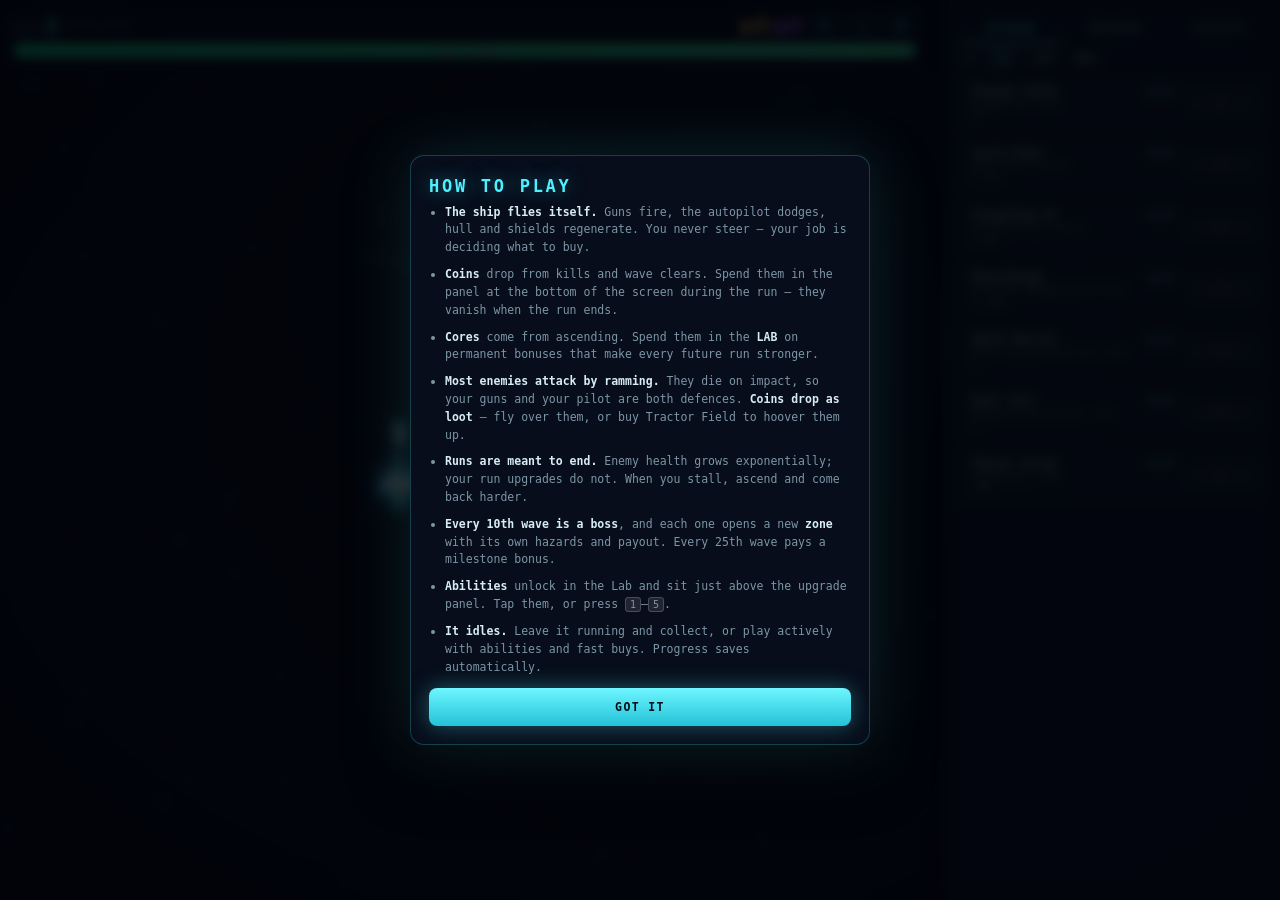
==== index.html @ 20bfb9bf "Pivot to a Sky Force-style scrolling auto-shmup Replaces the static 360-degree tower arena with a sh" ====
<!doctype html>
<html lang="en">
<head>
<meta charset="utf-8">
<meta name="viewport" content="width=device-width, initial-scale=1, viewport-fit=cover, user-scalable=no">
<meta name="theme-color" content="#04050b">
<meta name="description" content="VOID BASTION — an infinite sci-fi idle tower defence. Hold the line against an endless machine swarm, upgrade forever, ascend and do it again.">
<meta name="apple-mobile-web-app-capable" content="yes">
<meta name="apple-mobile-web-app-status-bar-style" content="black-translucent">
<title>VOID BASTION</title>
<link rel="icon" href="data:image/svg+xml,<svg xmlns='http://www.w3.org/2000/svg' viewBox='0 0 100 100'><circle cx='50' cy='50' r='30' fill='none' stroke='%234df0ff' stroke-width='8'/><circle cx='50' cy='50' r='11' fill='%234df0ff'/></svg>">
<link rel="stylesheet" href="css/ui.css">
</head>
<body>

<canvas id="scene"></canvas>
<canvas id="overlay"></canvas>
<div id="scanlines" aria-hidden="true"></div>

<!-- ── top status ─────────────────────────────────────────────── -->
<header id="hud">
  <div class="hud-row">
    <div class="stat wave">
      <span class="stat-label">WAVE</span>
      <strong id="waveNum">1</strong>
      <span id="bossTag" class="boss-tag" hidden>BOSS</span>
    </div>
    <div class="zone" id="zoneName">OUTER REACH</div>
    <div class="stat coins">
      <span class="pip pip-coin"></span>
      <strong id="coinNum">0</strong>
    </div>
    <div class="stat cores">
      <span class="pip pip-core"></span>
      <strong id="coreNum">0</strong>
    </div>
    <button id="speedBtn" class="chip" title="Simulation speed">1&times;</button>
    <button id="soundBtn" class="chip" title="Sound on/off" aria-label="Toggle sound">&#9835;</button>
    <button id="menuBtn" class="chip" title="Menu" aria-label="Menu">&#9776;</button>
  </div>
  <div class="bars">
    <div class="bar hull"><i id="hullFill"></i><span id="hullText">220 / 220</span></div>
    <div class="bar shield" id="shieldBar" hidden><i id="shieldFill"></i><span id="shieldText">0</span></div>
  </div>
</header>

<!-- ── abilities ──────────────────────────────────────────────── -->
<div id="abilities"></div>

<!-- ── upgrade panel (always on screen — it is the main control) ─ -->
<section id="drawer" class="drawer">
  <nav class="tabs" id="tabs">
    <button class="tab active" data-tab="offense">OFFENSE</button>
    <button class="tab" data-tab="defense">DEFENSE</button>
    <button class="tab" data-tab="utility">UTILITY</button>
  </nav>
  <div class="buy-mode">
    <span>BUY</span>
    <button class="qty active" data-qty="1">&times;1</button>
    <button class="qty" data-qty="10">&times;10</button>
    <button class="qty" data-qty="max">MAX</button>
  </div>
  <div id="upgradeList" class="upgrade-list"></div>
</section>

<!-- ── modals ─────────────────────────────────────────────────── -->
<div id="modalRoot" class="modal-root" hidden>
  <div class="modal-backdrop" data-close></div>

  <div class="modal" id="modalLab" hidden>
    <h2>RESEARCH LAB</h2>
    <p class="modal-sub">Permanent upgrades. Paid for with <b class="c-core">Cores</b>, kept through every ascension.</p>
    <div class="core-banner">
      <span class="pip pip-core"></span><strong id="labCores">0</strong> CORES
    </div>
    <div id="labList" class="lab-list"></div>
    <h3 class="lab-heading">ORBITAL ARSENAL</h3>
    <p class="modal-sub">One-time unlocks. Once bought, usable every run on cooldown.</p>
    <div id="abilityShop" class="lab-list"></div>
    <button class="btn ghost" data-close>CLOSE</button>
  </div>

  <div class="modal" id="modalAscend" hidden>
    <h2>ASCEND</h2>
    <p class="modal-sub">
      End this run and convert its depth into <b class="c-core">Cores</b>.
      Wave progress and in-run upgrades reset; the Lab does not.
    </p>
    <div class="ascend-figure">
      <div><span>WAVE REACHED</span><strong id="ascWave">0</strong></div>
      <div class="arrow">&rarr;</div>
      <div><span>CORES EARNED</span><strong class="c-core" id="ascCores">0</strong></div>
    </div>
    <p class="hint" id="ascHint"></p>
    <div class="modal-actions">
      <button class="btn primary" id="confirmAscend">ASCEND</button>
      <button class="btn ghost" data-close>KEEP FIGHTING</button>
    </div>
  </div>

  <div class="modal" id="modalOver" hidden>
    <h2 class="danger">BASTION LOST</h2>
    <p class="modal-sub">The swarm broke through on wave <b id="overWave">0</b>.</p>
    <div class="ascend-figure">
      <div><span>ENEMIES DESTROYED</span><strong id="overKills">0</strong></div>
      <div class="arrow">&rarr;</div>
      <div><span>CORES SALVAGED</span><strong class="c-core" id="overCores">0</strong></div>
    </div>
    <p class="hint" id="overHint"></p>
    <div class="modal-actions">
      <button class="btn primary" id="rebuildBtn">REBUILD</button>
      <button class="btn ghost" id="overLabBtn">OPEN LAB</button>
    </div>
  </div>

  <div class="modal" id="modalMenu" hidden>
    <h2>SYSTEMS</h2>
    <div class="menu-stats" id="menuStats"></div>
    <div class="menu-actions">
      <button class="btn ghost" id="menuLabBtn">RESEARCH LAB</button>
      <button class="btn ghost" id="menuAscendBtn">ASCEND</button>
      <button class="btn ghost" id="menuHelpBtn">HOW TO PLAY</button>
      <button class="btn danger-ghost" id="wipeBtn">ERASE ALL PROGRESS</button>
    </div>
    <button class="btn ghost" data-close>CLOSE</button>
  </div>

  <div class="modal" id="modalHelp" hidden>
    <h2>HOW TO PLAY</h2>
    <ul class="help-list">
      <li><b>The ship flies itself.</b> Guns fire, the autopilot dodges, hull and shields regenerate. You never steer &mdash; your job is deciding what to buy.</li>
      <li><b class="c-coin">Coins</b> drop from kills and wave clears. Spend them in the panel at the bottom of the screen during the run — they vanish when the run ends.</li>
      <li><b class="c-core">Cores</b> come from ascending. Spend them in the <b>LAB</b> on permanent bonuses that make every future run stronger.</li>
      <li><b>Most enemies attack by ramming.</b> They die on impact, so your guns and your pilot are both defences. <b>Coins drop as loot</b> &mdash; fly over them, or buy Tractor Field to hoover them up.</li>
      <li><b>Runs are meant to end.</b> Enemy health grows exponentially; your run upgrades do not. When you stall, ascend and come back harder.</li>
      <li><b>Every 10th wave is a boss</b>, and each one opens a new <b>zone</b> with its own hazards and payout. Every 25th wave pays a milestone bonus.</li>
      <li><b>Abilities</b> unlock in the Lab and sit just above the upgrade panel. Tap them, or press <kbd>1</kbd>–<kbd>5</kbd>.</li>
      <li><b>It idles.</b> Leave it running and collect, or play actively with abilities and fast buys. Progress saves automatically.</li>
    </ul>
    <button class="btn primary" data-close>GOT IT</button>
  </div>
</div>

<div id="toasts"></div>
<div id="bootError" class="boot-error" hidden></div>

<script type="module" src="js/main.js"></script>
</body>
</html>
---- css/ui.css ----
/* VOID BASTION — holographic UI.
   Mobile-first. The game canvas fills the viewport and every panel floats over
   it, so the fight stays visible while you shop. */

:root {
  --bg:        #04050b;
  --cyan:      #4df0ff;
  --cyan-dim:  #1b7f8f;
  --magenta:   #ff3b6b;
  --gold:      #ffc94d;
  --violet:    #b06bff;
  --green:     #3ef5a0;
  --text:      #d7ecf5;
  --text-dim:  #7c96a6;
  --panel:     rgba(8, 16, 30, 0.90);
  --panel-solid: #070d1a;
  --line:      rgba(77, 240, 255, 0.22);
  --line-soft: rgba(77, 240, 255, 0.10);
  --safe-b:    env(safe-area-inset-bottom, 0px);
  --safe-t:    env(safe-area-inset-top, 0px);
  /* The upgrade panel is permanent furniture, not a popup. Its height is a
     variable because both the panel and the ability row above it depend on it. */
  --panel-h: clamp(184px, 34vh, 330px);
  --mono: ui-monospace, "SF Mono", SFMono-Regular, Menlo, Consolas, monospace;
}

* { margin: 0; padding: 0; box-sizing: border-box; }

/* Several elements here are toggled with the `hidden` attribute but also carry
   a class that sets `display`. An author `display` rule beats the UA stylesheet's
   `[hidden] { display: none }`, so without this those elements stay visible —
   which once left an empty, opaque #bootError covering the entire game. */
[hidden] { display: none !important; }

html, body {
  height: 100%;
  overflow: hidden;
  background: var(--bg);
  color: var(--text);
  font-family: var(--mono);
  -webkit-font-smoothing: antialiased;
  -webkit-tap-highlight-color: transparent;
  overscroll-behavior: none;
  touch-action: manipulation;
}

#scene, #overlay {
  position: fixed;
  inset: 0;
  width: 100%;
  height: 100%;
  display: block;
}
#overlay { pointer-events: none; }

/* Faint CRT scanlines tie the neon together and hide banding in the bloom. */
#scanlines {
  position: fixed;
  inset: 0;
  pointer-events: none;
  z-index: 3;
  background: repeating-linear-gradient(
    to bottom,
    rgba(0,0,0,0) 0px, rgba(0,0,0,0) 2px,
    rgba(0,0,0,0.13) 3px, rgba(0,0,0,0.13) 4px
  );
  mix-blend-mode: multiply;
  opacity: 0.3;
}

/* ── top HUD ──────────────────────────────────────────────────── */

#hud {
  position: fixed;
  top: 0; left: 0; right: 0;
  z-index: 10;
  padding: calc(var(--safe-t) + 6px) 9px 7px;
  background: linear-gradient(to bottom, rgba(4,6,14,0.94) 55%, rgba(4,6,14,0));
  pointer-events: none;
}
.hud-row {
  display: flex;
  align-items: center;
  gap: 8px;
}
.stat {
  display: flex;
  align-items: baseline;
  gap: 5px;
  font-size: 12px;
  letter-spacing: 0.06em;
}
.stat strong {
  font-size: 17px;
  font-weight: 700;
  letter-spacing: 0.02em;
  font-variant-numeric: tabular-nums;
}
.stat-label { color: var(--text-dim); font-size: 10px; }
.stat.wave strong { color: var(--cyan); text-shadow: 0 0 12px rgba(77,240,255,0.6); }
.zone {
  font-size: 8px;
  letter-spacing: 0.14em;
  color: var(--violet);
  opacity: 0.85;
  white-space: nowrap;
  overflow: hidden;
  text-overflow: ellipsis;
  max-width: 116px;
}
.stat.coins { margin-left: auto; }
.stat.coins strong { color: var(--gold); text-shadow: 0 0 12px rgba(255,201,77,0.45); }
.stat.cores strong { color: var(--violet); text-shadow: 0 0 12px rgba(176,107,255,0.45); }

.pip { width: 9px; height: 9px; border-radius: 50%; display: inline-block; }
.pip-coin { background: var(--gold); box-shadow: 0 0 8px var(--gold); }
.pip-core {
  background: var(--violet);
  box-shadow: 0 0 8px var(--violet);
  border-radius: 2px;
  transform: rotate(45deg);
}

.boss-tag {
  margin-left: 4px;
  padding: 1px 5px;
  font-size: 9px;
  font-weight: 700;
  letter-spacing: 0.12em;
  color: #fff;
  background: var(--magenta);
  border-radius: 3px;
  animation: bosspulse 0.9s ease-in-out infinite;
}
@keyframes bosspulse { 50% { opacity: 0.45; } }

.chip {
  pointer-events: auto;
  min-width: 30px;
  height: 26px;
  padding: 0 7px;
  font: inherit;
  font-size: 11px;
  font-weight: 700;
  color: var(--cyan);
  background: rgba(10, 24, 40, 0.85);
  border: 1px solid var(--line);
  border-radius: 5px;
  cursor: pointer;
}
.chip:active { background: rgba(77, 240, 255, 0.2); }
.chip.off { color: var(--text-dim); border-color: rgba(124,150,166,0.25); }

.bars { display: flex; flex-direction: column; gap: 3px; margin-top: 5px; }
.bar {
  position: relative;
  height: 13px;
  background: rgba(0, 0, 0, 0.55);
  border: 1px solid var(--line-soft);
  border-radius: 3px;
  overflow: hidden;
}
.bar i {
  position: absolute;
  inset: 0;
  transform-origin: left;
  transition: transform 0.14s linear;
  display: block;
}
.bar.hull i { background: linear-gradient(90deg, #14e08a, #3ef5a0); box-shadow: 0 0 14px rgba(62,245,160,0.6); }
.bar.hull.low i { background: linear-gradient(90deg, #c41f3f, #ff3b6b); box-shadow: 0 0 14px rgba(255,59,107,0.7); }
.bar.shield i { background: linear-gradient(90deg, #2a7fd4, #4db8ff); box-shadow: 0 0 12px rgba(77,184,255,0.55); }
.bar span {
  position: relative;
  display: block;
  text-align: center;
  font-size: 9.5px;
  line-height: 13px;
  letter-spacing: 0.05em;
  color: #eaf6ff;
  text-shadow: 0 1px 3px #000;
  font-variant-numeric: tabular-nums;
}

/* ── abilities ────────────────────────────────────────────────── */

#abilities {
  position: fixed;
  left: 0; right: 0;
  bottom: calc(var(--safe-b) + var(--panel-h) + 10px);
  z-index: 9;
  display: flex;
  justify-content: center;
  gap: 8px;
  padding: 0 10px;
  pointer-events: none;
}
.ability {
  pointer-events: auto;
  position: relative;
  width: 52px; height: 50px;
  border: 1px solid var(--line);
  border-radius: 10px;
  background: rgba(8, 18, 32, 0.9);
  color: var(--cyan);
  font: inherit;
  cursor: pointer;
  overflow: hidden;
  display: flex;
  flex-direction: column;
  align-items: center;
  justify-content: center;
  gap: 2px;
}
.ability .ab-glyph { font-size: 20px; line-height: 1; }
.ability .ab-name { font-size: 7.5px; letter-spacing: 0.04em; color: var(--text-dim); }
.ability .ab-cd {
  position: absolute;
  inset: 0;
  background: rgba(2, 6, 14, 0.82);
  display: flex;
  align-items: center;
  justify-content: center;
  font-size: 15px;
  font-weight: 700;
  color: var(--text-dim);
}
.ability.ready { box-shadow: 0 0 16px rgba(77,240,255,0.35); border-color: var(--cyan); }
.ability.ready:active { transform: scale(0.94); }
.ability.active { border-color: var(--gold); box-shadow: 0 0 22px rgba(255,201,77,0.6); }

/* ── upgrade drawer ───────────────────────────────────────────── */

.drawer {
  position: fixed;
  left: 0; right: 0;
  bottom: 0;
  z-index: 12;
  height: calc(var(--panel-h) + var(--safe-b));
  display: flex;
  flex-direction: column;
  background: var(--panel);
  backdrop-filter: blur(14px);
  -webkit-backdrop-filter: blur(14px);
  border-top: 1px solid var(--line);
  border-radius: 14px 14px 0 0;
  box-shadow: 0 -14px 44px rgba(0, 0, 0, 0.75);
  padding-bottom: var(--safe-b);
}

.tabs { display: flex; gap: 4px; padding: 8px 10px 0; flex: none; }
.tab {
  flex: 1;
  padding: 8px 4px;
  font: inherit;
  font-size: 10.5px;
  font-weight: 700;
  letter-spacing: 0.1em;
  color: var(--text-dim);
  background: transparent;
  border: none;
  border-bottom: 2px solid transparent;
  cursor: pointer;
}
.tab.active { color: var(--cyan); border-bottom-color: var(--cyan); }

.buy-mode {
  display: flex;
  align-items: center;
  gap: 5px;
  padding: 5px 10px 3px;
  font-size: 9.5px;
  letter-spacing: 0.1em;
  color: var(--text-dim);
  flex: none;
}
.qty {
  padding: 3px 9px;
  font: inherit;
  font-size: 10px;
  font-weight: 700;
  color: var(--text-dim);
  background: rgba(255,255,255,0.04);
  border: 1px solid transparent;
  border-radius: 4px;
  cursor: pointer;
}
.qty.active { color: var(--cyan); border-color: var(--line); background: rgba(77,240,255,0.1); }

.upgrade-list {
  overflow-y: auto;
  -webkit-overflow-scrolling: touch;
  padding: 4px 8px 12px;
  /* Two per row on phones: an upgrade card only needs to say name, level,
     current value and price, and halving the rows means twice as much of the
     tree is reachable without scrolling. */
  display: grid;
  grid-template-columns: repeat(2, minmax(0, 1fr));
  gap: 6px;
  align-content: start;
}

.up {
  display: flex;
  flex-direction: column;
  gap: 3px;
  padding: 7px 8px 6px;
  background: rgba(255, 255, 255, 0.035);
  border: 1px solid rgba(255, 255, 255, 0.07);
  border-radius: 8px;
  cursor: pointer;
  transition: background 0.12s, border-color 0.12s, transform 0.08s;
}
.up-main { min-width: 0; }
.up-head {
  display: flex;
  align-items: center;
  justify-content: space-between;
  gap: 5px;
}
.up-name {
  font-size: 11.5px;
  font-weight: 700;
  letter-spacing: 0.01em;
  color: var(--text);
  white-space: nowrap;
  overflow: hidden;
  text-overflow: ellipsis;
}
.up-lv {
  flex: none;
  min-width: 20px;
  padding: 1px 5px;
  font-size: 9.5px;
  font-weight: 700;
  text-align: center;
  color: var(--cyan);
  background: rgba(77, 240, 255, 0.13);
  border-radius: 3px;
}
.up-lv.is-max { color: var(--gold); background: rgba(255, 201, 77, 0.15); }
.up-desc { display: none; font-size: 10px; color: var(--text-dim); }
.up-val {
  font-size: 11px;
  color: var(--green);
  font-variant-numeric: tabular-nums;
  white-space: nowrap;
  overflow: hidden;
  text-overflow: ellipsis;
}

/* The price doubles as the button face, so affordability is unmistakable. */
.up-buy {
  display: flex;
  align-items: baseline;
  justify-content: center;
  gap: 4px;
  margin-top: 1px;
  padding: 5px 4px;
  border-radius: 5px;
  background: rgba(255, 255, 255, 0.05);
}
.up-cost {
  font-size: 12px;
  font-weight: 700;
  font-variant-numeric: tabular-nums;
  color: #6a5a3a;
}
.up-qty { font-size: 9px; opacity: 0.75; }

.up.afford { border-color: rgba(77, 240, 255, 0.4); }
.up.afford .up-buy {
  background: linear-gradient(180deg, #6ff6ff, #22c2d8);
  box-shadow: 0 0 12px rgba(77, 240, 255, 0.3);
}
.up.afford .up-cost, .up.afford .up-qty { color: #041018; }
.up.afford:active { transform: scale(0.97); }
.up.poor { opacity: 0.72; }
.up.maxed {
  opacity: 0.55;
  border-color: rgba(255, 201, 77, 0.28);
  cursor: default;
}
.up.maxed .up-buy { background: rgba(255, 255, 255, 0.03); }
.up.maxed .up-cost { color: var(--gold); }

/* ── modals ───────────────────────────────────────────────────── */

.modal-root { position: fixed; inset: 0; z-index: 30; display: flex; align-items: center; justify-content: center; }
.modal-backdrop { position: absolute; inset: 0; background: rgba(2, 4, 10, 0.82); backdrop-filter: blur(6px); }
.modal {
  position: relative;
  width: min(460px, calc(100vw - 24px));
  max-height: calc(100vh - 60px);
  overflow-y: auto;
  -webkit-overflow-scrolling: touch;
  padding: 20px 18px calc(18px + var(--safe-b));
  background: var(--panel-solid);
  border: 1px solid var(--line);
  border-radius: 14px;
  box-shadow: 0 0 60px rgba(77, 240, 255, 0.14), 0 24px 60px rgba(0,0,0,0.7);
  animation: modalin 0.22s cubic-bezier(0.22, 1, 0.36, 1);
}
@keyframes modalin { from { opacity: 0; transform: translateY(14px) scale(0.97); } }
.modal h2 {
  font-size: 17px;
  font-weight: 700;
  letter-spacing: 0.16em;
  color: var(--cyan);
  text-shadow: 0 0 18px rgba(77,240,255,0.5);
  margin-bottom: 8px;
}
.modal h2.danger { color: var(--magenta); text-shadow: 0 0 18px rgba(255,59,107,0.5); }
.lab-heading {
  font-size: 11px; letter-spacing: 0.16em; color: var(--violet);
  margin: 18px 0 4px;
}
.modal-sub { font-size: 11px; line-height: 1.55; color: var(--text-dim); margin-bottom: 12px; }
.hint { font-size: 10.5px; line-height: 1.5; color: var(--text-dim); margin: 10px 0 4px; }
.c-core { color: var(--violet); }
.c-coin { color: var(--gold); }

.core-banner {
  display: flex; align-items: center; gap: 7px;
  padding: 8px 12px;
  margin-bottom: 12px;
  font-size: 12px;
  letter-spacing: 0.1em;
  color: var(--violet);
  background: rgba(176, 107, 255, 0.1);
  border: 1px solid rgba(176, 107, 255, 0.3);
  border-radius: 7px;
}
.core-banner strong { font-size: 17px; font-variant-numeric: tabular-nums; }

.lab-list { display: flex; flex-direction: column; gap: 5px; }
/* Lab entries reuse the .up card but sit in a roomy modal, so they keep the
   original wide-row shape rather than the compact two-up phone card. */
.lab-list .up {
  display: grid;
  grid-template-columns: 1fr auto;
  align-items: center;
  gap: 8px;
  padding: 8px 10px;
}
.lab-list .up-name { display: flex; align-items: center; gap: 6px; white-space: normal; }
.lab-list .up-desc { display: block; }
.lab-list .up-val { white-space: normal; }
/* These have to out-specify `.up.afford .up-buy` (three classes), or lab rows
   inherit the phone card's filled cyan button and collapse to a ~27px column. */
.lab-list .up .up-buy,
.lab-list .up.afford .up-buy,
.lab-list .up.maxed .up-buy {
  display: flex;
  flex-direction: column;
  align-items: flex-end;
  justify-content: center;
  gap: 0;
  min-width: 56px;
  margin: 0;
  padding: 0;
  background: none;
  box-shadow: none;
  text-align: right;
}
.lab-list .up .up-cost,
.lab-list .up.afford .up-cost { font-size: 13px; }
.lab-list .up .up-qty,
.lab-list .up.afford .up-qty {
  color: var(--text-dim);
  font-size: 9px;
  opacity: 1;
}
.lab-list .up.afford { background: rgba(176, 107, 255, 0.09); border-color: rgba(176,107,255,0.34); }
.lab-list .up.afford:active { background: rgba(176, 107, 255, 0.2); }

.ascend-figure {
  display: flex; align-items: center; justify-content: space-around; gap: 8px;
  padding: 14px 8px;
  margin: 4px 0;
  background: rgba(255,255,255,0.035);
  border-radius: 9px;
}
.ascend-figure > div { text-align: center; }
.ascend-figure span { display: block; font-size: 8.5px; letter-spacing: 0.1em; color: var(--text-dim); margin-bottom: 4px; }
.ascend-figure strong { font-size: 24px; font-variant-numeric: tabular-nums; }
.ascend-figure .arrow { font-size: 18px; color: var(--text-dim); }

.modal-actions { display: flex; gap: 8px; margin-top: 14px; }
.btn {
  flex: 1;
  padding: 12px 14px;
  font: inherit;
  font-size: 11.5px;
  font-weight: 700;
  letter-spacing: 0.12em;
  border-radius: 8px;
  cursor: pointer;
  border: 1px solid var(--line);
  background: transparent;
  color: var(--cyan);
}
.btn.primary {
  background: linear-gradient(180deg, #6ff6ff, #22c2d8);
  color: #041018;
  border: none;
  box-shadow: 0 0 22px rgba(77,240,255,0.35);
}
.btn.ghost { color: var(--text-dim); border-color: rgba(124,150,166,0.28); }
.btn.danger-ghost { color: var(--magenta); border-color: rgba(255,59,107,0.35); }
.btn:active { transform: scale(0.98); }
.modal > .btn { margin-top: 12px; width: 100%; }

.menu-stats {
  display: grid;
  grid-template-columns: 1fr 1fr;
  gap: 6px;
  margin-bottom: 14px;
}
.menu-stats div {
  padding: 8px 10px;
  background: rgba(255,255,255,0.035);
  border-radius: 6px;
}
.menu-stats span { display: block; font-size: 8.5px; letter-spacing: 0.09em; color: var(--text-dim); }
.menu-stats b { font-size: 14px; font-variant-numeric: tabular-nums; }
.menu-actions { display: flex; flex-direction: column; gap: 7px; }
.menu-actions .btn { width: 100%; }

.help-list { padding-left: 16px; display: flex; flex-direction: column; gap: 9px; }
.help-list li { font-size: 11.5px; line-height: 1.55; color: var(--text-dim); }
.help-list b { color: var(--text); }
kbd {
  padding: 1px 4px; font-size: 10px; border-radius: 3px;
  background: rgba(255,255,255,0.1); border: 1px solid rgba(255,255,255,0.18);
}

/* ── toasts ───────────────────────────────────────────────────── */

#toasts {
  position: fixed;
  top: calc(var(--safe-t) + 74px);
  left: 0; right: 0;
  z-index: 20;
  display: flex;
  flex-direction: column;
  align-items: center;
  gap: 6px;
  pointer-events: none;
}
.toast {
  padding: 8px 16px;
  font-size: 12px;
  font-weight: 700;
  letter-spacing: 0.1em;
  color: var(--cyan);
  background: rgba(6, 16, 30, 0.94);
  border: 1px solid var(--line);
  border-radius: 7px;
  box-shadow: 0 0 26px rgba(77, 240, 255, 0.28);
  animation: toastin 0.3s cubic-bezier(0.22,1,0.36,1), toastout 0.4s ease 2.1s forwards;
}
.toast.gold { color: var(--gold); border-color: rgba(255,201,77,0.4); box-shadow: 0 0 26px rgba(255,201,77,0.3); }
.toast.violet { color: var(--violet); border-color: rgba(176,107,255,0.4); box-shadow: 0 0 26px rgba(176,107,255,0.3); }
.toast.danger { color: var(--magenta); border-color: rgba(255,59,107,0.4); box-shadow: 0 0 26px rgba(255,59,107,0.3); }
.toast.big { font-size: 15px; padding: 12px 22px; }
@keyframes toastin { from { opacity: 0; transform: translateY(-12px) scale(0.95); } }
@keyframes toastout { to { opacity: 0; transform: translateY(-10px); } }

.boot-error {
  position: fixed; inset: 0; z-index: 100;
  display: flex; flex-direction: column; align-items: center; justify-content: center;
  gap: 12px; padding: 30px; text-align: center;
  background: var(--bg); color: var(--magenta);
  font-size: 13px; line-height: 1.6;
}

/* ── desktop: drawer becomes a permanent side column ──────────── */

@media (min-width: 860px) and (orientation: landscape) {
  #hud { padding: 12px 14px 10px; max-width: calc(100% - 350px); }
  #abilities { right: 340px; bottom: 22px; }
  .drawer {
    top: 0; bottom: 0; left: auto;
    width: 330px;
    height: auto;
    border-radius: 0;
    border-top: none;
    border-left: 1px solid var(--line);
    box-shadow: -14px 0 44px rgba(0,0,0,0.6);
    padding-bottom: 0;
  }
  .tabs { padding-top: 14px; }
  /* The right-hand column is only ~330px wide — two cards would be cramped, and
     there is vertical room to spare, so desktop goes back to one wide row each
     with the description shown. */
  .upgrade-list {
    grid-template-columns: 1fr;
    padding: 4px 10px 16px;
  }
  .up {
    display: grid;
    grid-template-columns: 1fr auto;
    align-items: center;
    gap: 8px;
    padding: 8px 10px;
  }
  .up-desc { display: block; }
  .up-name { white-space: normal; }
  .up-buy { min-width: 74px; margin-top: 0; padding: 6px 8px; }
  .stat strong { font-size: 19px; }
  .bar { height: 15px; }
  .bar span { line-height: 15px; font-size: 10px; }
}

@media (prefers-reduced-motion: reduce) {
  * { animation-duration: 0.01ms !important; transition-duration: 0.01ms !important; }
  #scanlines { display: none; }
}
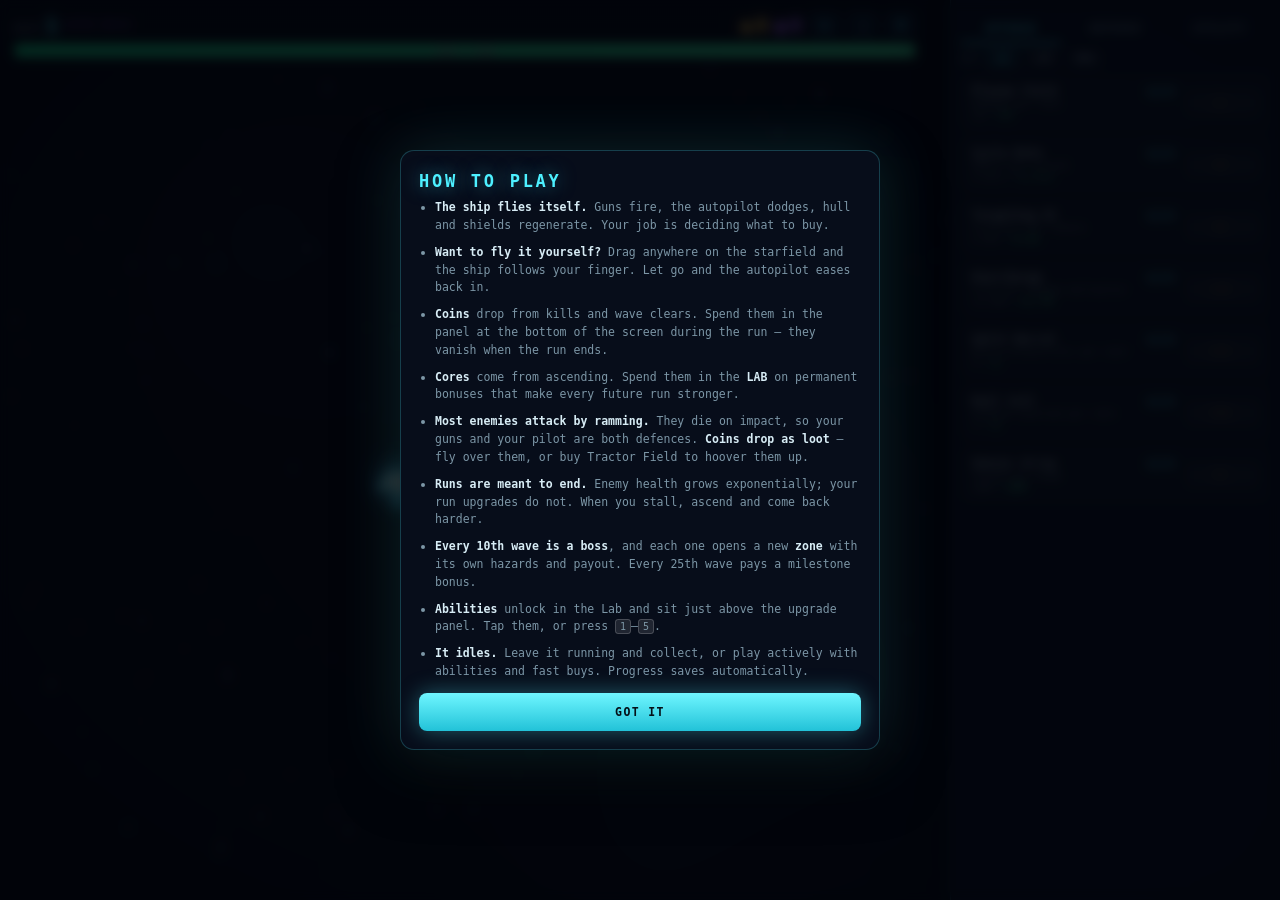
==== commit 1b3aff0f: "Tap-to-steer, denser realistic craft, and value previews on every card Four changes, all aimed at th" ====
--- a/index.html
+++ b/index.html
@@ -128,7 +128,8 @@
   <div class="modal" id="modalHelp" hidden>
     <h2>HOW TO PLAY</h2>
     <ul class="help-list">
-      <li><b>The ship flies itself.</b> Guns fire, the autopilot dodges, hull and shields regenerate. You never steer &mdash; your job is deciding what to buy.</li>
+      <li><b>The ship flies itself.</b> Guns fire, the autopilot dodges, hull and shields regenerate. Your job is deciding what to buy.</li>
+      <li><b>Want to fly it yourself?</b> Drag anywhere on the starfield and the ship follows your finger. Let go and the autopilot eases back in.</li>
       <li><b class="c-coin">Coins</b> drop from kills and wave clears. Spend them in the panel at the bottom of the screen during the run — they vanish when the run ends.</li>
       <li><b class="c-core">Cores</b> come from ascending. Spend them in the <b>LAB</b> on permanent bonuses that make every future run stronger.</li>
       <li><b>Most enemies attack by ramming.</b> They die on impact, so your guns and your pilot are both defences. <b>Coins drop as loot</b> &mdash; fly over them, or buy Tractor Field to hoover them up.</li>
--- a/css/ui.css
+++ b/css/ui.css
@@ -51,6 +51,8 @@
   height: 100%;
   display: block;
 }
+/* Dragging the ship must not also scroll or zoom the page. */
+#scene { touch-action: none; }
 #overlay { pointer-events: none; }
 
 /* Faint CRT scanlines tie the neon together and hide banding in the bloom. */
@@ -341,13 +343,20 @@
 .up-lv.is-max { color: var(--gold); background: rgba(255, 201, 77, 0.15); }
 .up-desc { display: none; font-size: 10px; color: var(--text-dim); }
 .up-val {
+  display: flex;
+  align-items: baseline;
+  gap: 4px;
   font-size: 11px;
   color: var(--green);
   font-variant-numeric: tabular-nums;
   white-space: nowrap;
   overflow: hidden;
-  text-overflow: ellipsis;
-}
+}
+.up-val > span { overflow: hidden; text-overflow: ellipsis; }
+.v-now   { color: var(--text-dim); }
+.v-arrow { color: var(--cyan); opacity: 0.8; flex: none; }
+.v-next  { color: var(--green); font-weight: 700; }
+.up-sub  { font-size: 9px; color: var(--text-dim); }
 
 /* The price doubles as the button face, so affordability is unmistakable. */
 .up-buy {
@@ -390,7 +399,7 @@
 .modal-backdrop { position: absolute; inset: 0; background: rgba(2, 4, 10, 0.82); backdrop-filter: blur(6px); }
 .modal {
   position: relative;
-  width: min(460px, calc(100vw - 24px));
+  width: min(480px, calc(100vw - 20px));
   max-height: calc(100vh - 60px);
   overflow-y: auto;
   -webkit-overflow-scrolling: touch;
@@ -433,46 +442,85 @@
 }
 .core-banner strong { font-size: 17px; font-variant-numeric: tabular-nums; }
 
-.lab-list { display: flex; flex-direction: column; gap: 5px; }
-/* Lab entries reuse the .up card but sit in a roomy modal, so they keep the
-   original wide-row shape rather than the compact two-up phone card. */
-.lab-list .up {
+.lab-list {
+  /* Same two-up card grid as the upgrade panel. The Lab is the other place the
+     player spends most of their time, so it should not read as a different app. */
   display: grid;
-  grid-template-columns: 1fr auto;
-  align-items: center;
-  gap: 8px;
-  padding: 8px 10px;
-}
-.lab-list .up-name { display: flex; align-items: center; gap: 6px; white-space: normal; }
-.lab-list .up-desc { display: block; }
-.lab-list .up-val { white-space: normal; }
-/* These have to out-specify `.up.afford .up-buy` (three classes), or lab rows
-   inherit the phone card's filled cyan button and collapse to a ~27px column. */
-.lab-list .up .up-buy,
-.lab-list .up.afford .up-buy,
-.lab-list .up.maxed .up-buy {
+  grid-template-columns: repeat(2, minmax(0, 1fr));
+  gap: 6px;
+}
+
+/* Lab cards keep the upgrade card's shape and swap cyan for violet, so "this
+   is permanent" is legible at a glance without reading a word. */
+.lab-list .up.lab {
   display: flex;
   flex-direction: column;
-  align-items: flex-end;
+  gap: 3px;
+  padding: 8px 9px 7px;
+  border-radius: 8px;
+}
+.lab-list .up.lab .up-desc { display: none; }
+/* Research names run longer than upgrade names ("Market Analysis" vs "Rail
+   Coil"), so they get a touch less type and a tighter badge to stay unclipped
+   in a half-width card. */
+.lab-list .up.lab .up-name { font-size: 10.5px; letter-spacing: -0.01em; }
+.lab-list .up.lab .up-lv { font-size: 9px; padding: 1px 4px; min-width: 0; }
+.lab-list .up.lab .up-lv {
+  color: var(--violet);
+  background: rgba(176, 107, 255, 0.16);
+}
+.lab-list .up.lab .up-lv.is-max { color: var(--gold); background: rgba(255, 201, 77, 0.15); }
+.lab-list .up.lab .v-arrow { color: var(--violet); }
+
+.lab-list .up.lab .up-buy {
+  display: flex;
+  flex-direction: row;
+  align-items: baseline;
   justify-content: center;
-  gap: 0;
-  min-width: 56px;
-  margin: 0;
-  padding: 0;
-  background: none;
+  gap: 4px;
+  min-width: 0;
+  margin-top: 2px;
+  padding: 5px 4px;
+  border-radius: 5px;
+  background: rgba(255, 255, 255, 0.05);
   box-shadow: none;
-  text-align: right;
-}
-.lab-list .up .up-cost,
-.lab-list .up.afford .up-cost { font-size: 13px; }
-.lab-list .up .up-qty,
-.lab-list .up.afford .up-qty {
-  color: var(--text-dim);
-  font-size: 9px;
-  opacity: 1;
-}
-.lab-list .up.afford { background: rgba(176, 107, 255, 0.09); border-color: rgba(176,107,255,0.34); }
-.lab-list .up.afford:active { background: rgba(176, 107, 255, 0.2); }
+}
+.lab-list .up.lab .up-cost { font-size: 12px; font-weight: 700; color: #6a5a7a; }
+.lab-list .up.lab .up-qty { font-size: 9px; color: #6a5a7a; opacity: 0.9; }
+
+.lab-list .up.lab.afford { border-color: rgba(176, 107, 255, 0.45); }
+.lab-list .up.lab.afford .up-buy {
+  background: linear-gradient(180deg, #c79cff, #8b4bd8);
+  box-shadow: 0 0 12px rgba(176, 107, 255, 0.35);
+}
+.lab-list .up.lab.afford .up-cost,
+.lab-list .up.lab.afford .up-qty { color: #14051f; }
+.lab-list .up.lab.afford:active { transform: scale(0.97); }
+.lab-list .up.lab.poor { opacity: 0.66; }
+.lab-list .up.lab.maxed {
+  opacity: 0.55;
+  border-color: rgba(255, 201, 77, 0.28);
+  cursor: default;
+}
+.lab-list .up.lab.maxed .up-buy { background: rgba(255, 255, 255, 0.03); }
+.lab-list .up.lab.maxed .up-cost { color: var(--gold); }
+/* An owned ability has nothing to buy — the OWNED badge already says so, and an
+   empty button just invites a tap that does nothing. */
+.lab-list .up.ability-card.maxed .up-buy { display: none; }
+
+/* Ability cards carry a glyph and a sentence, so they get the full width. */
+.lab-list .up.ability-card { grid-column: 1 / -1; }
+.lab-list .up.ability-card .up-val {
+  white-space: normal;
+  color: var(--text);
+  font-size: 10.5px;
+}
+.ab-mark {
+  display: inline-block;
+  min-width: 17px;
+  color: var(--violet);
+  font-size: 12px;
+}
 
 .ascend-figure {
   display: flex; align-items: center; justify-content: space-around; gap: 8px;
@@ -594,20 +642,20 @@
   /* The right-hand column is only ~330px wide — two cards would be cramped, and
      there is vertical room to spare, so desktop goes back to one wide row each
      with the description shown. */
-  .upgrade-list {
+  #upgradeList {
     grid-template-columns: 1fr;
     padding: 4px 10px 16px;
   }
-  .up {
+  #upgradeList .up {
     display: grid;
     grid-template-columns: 1fr auto;
     align-items: center;
     gap: 8px;
     padding: 8px 10px;
   }
-  .up-desc { display: block; }
-  .up-name { white-space: normal; }
-  .up-buy { min-width: 74px; margin-top: 0; padding: 6px 8px; }
+  #upgradeList .up-desc { display: block; }
+  #upgradeList .up-name { white-space: normal; }
+  #upgradeList .up-buy { min-width: 74px; margin-top: 0; padding: 6px 8px; }
   .stat strong { font-size: 19px; }
   .bar { height: 15px; }
   .bar span { line-height: 15px; font-size: 10px; }
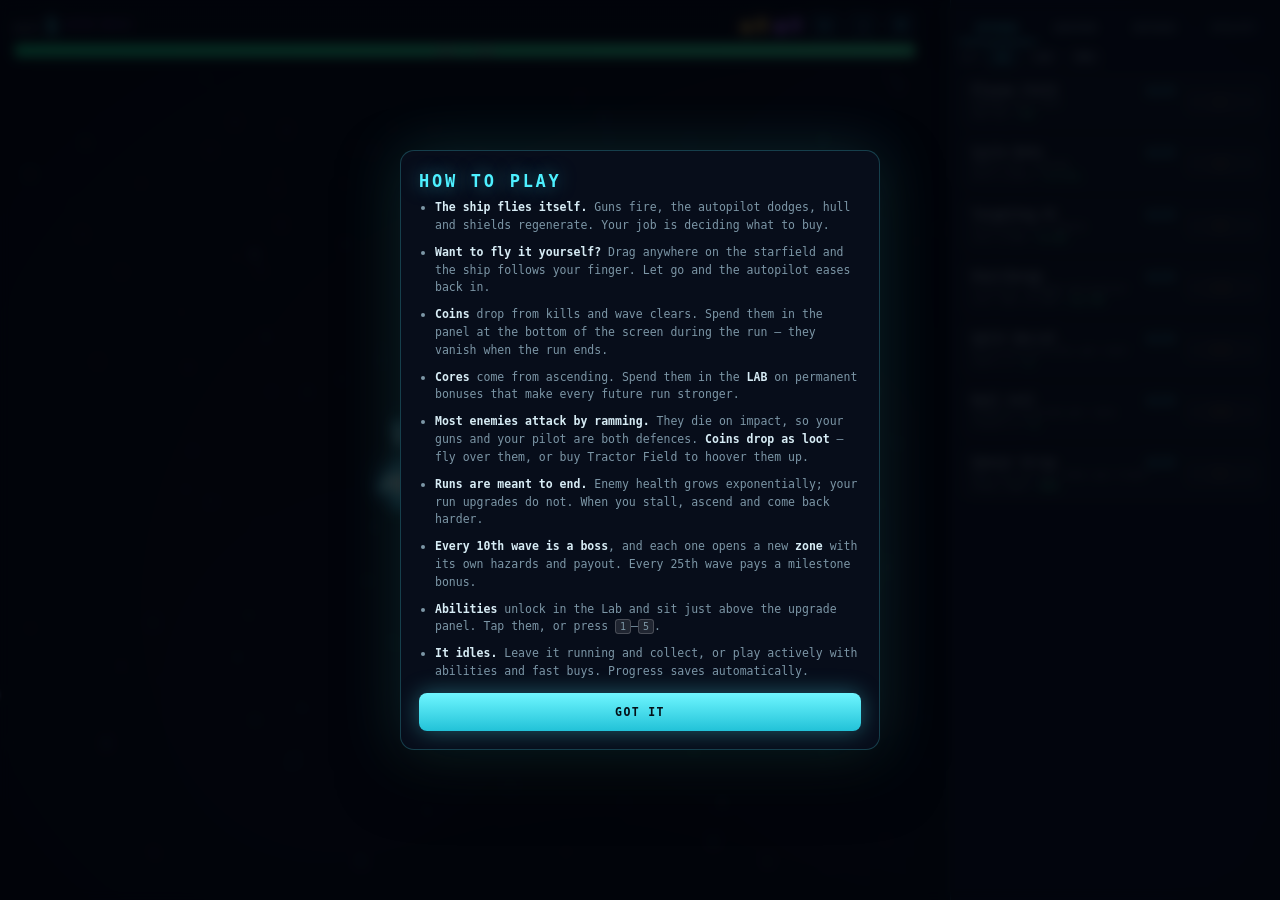
==== commit 3e1ce914: "Fix wingmen, add five upgradeable weapon systems, arm elites properly Wingmen did not work, and the " ====
--- a/index.html
+++ b/index.html
@@ -51,6 +51,7 @@
 <section id="drawer" class="drawer">
   <nav class="tabs" id="tabs">
     <button class="tab active" data-tab="offense">OFFENSE</button>
+    <button class="tab" data-tab="weapons">WEAPONS</button>
     <button class="tab" data-tab="defense">DEFENSE</button>
     <button class="tab" data-tab="utility">UTILITY</button>
   </nav>
--- a/css/ui.css
+++ b/css/ui.css
@@ -250,14 +250,14 @@
   padding-bottom: var(--safe-b);
 }
 
-.tabs { display: flex; gap: 4px; padding: 8px 10px 0; flex: none; }
+.tabs { display: flex; gap: 2px; padding: 8px 8px 0; flex: none; }
 .tab {
   flex: 1;
   padding: 8px 4px;
   font: inherit;
-  font-size: 10.5px;
-  font-weight: 700;
-  letter-spacing: 0.1em;
+  font-size: 9.5px;
+  font-weight: 700;
+  letter-spacing: 0.05em;
   color: var(--text-dim);
   background: transparent;
   border: none;
@@ -353,6 +353,14 @@
   overflow: hidden;
 }
 .up-val > span { overflow: hidden; text-overflow: ellipsis; }
+.v-label {
+  flex: none;
+  font-size: 9px;
+  letter-spacing: 0.04em;
+  text-transform: uppercase;
+  color: var(--text-dim);
+  opacity: 0.85;
+}
 .v-now   { color: var(--text-dim); }
 .v-arrow { color: var(--cyan); opacity: 0.8; flex: none; }
 .v-next  { color: var(--green); font-weight: 700; }
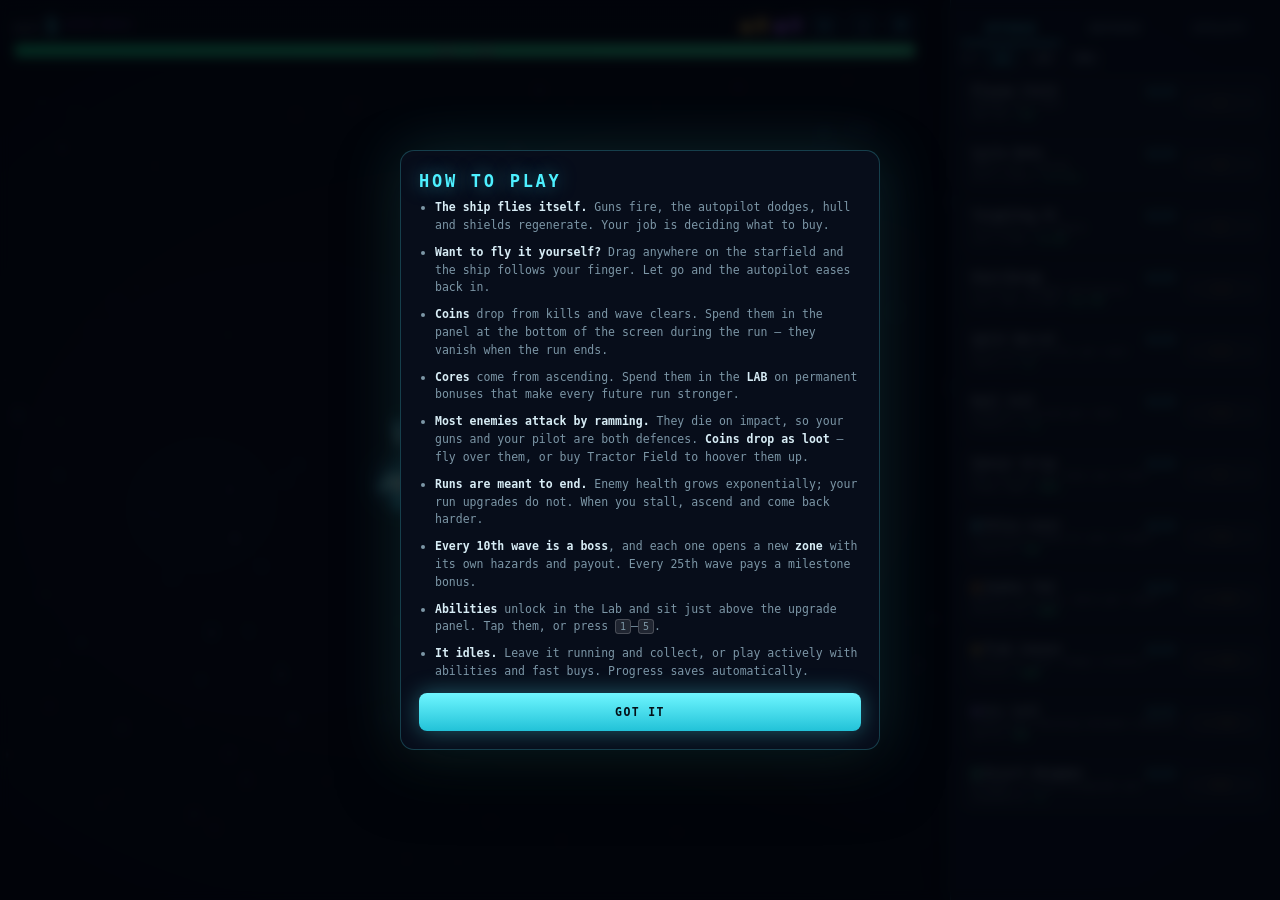
==== commit b1b46f71: "Fold weapons into Offense, add weapon research, make every effect visible The WEAPONS tab is gone — " ====
--- a/index.html
+++ b/index.html
@@ -51,7 +51,6 @@
 <section id="drawer" class="drawer">
   <nav class="tabs" id="tabs">
     <button class="tab active" data-tab="offense">OFFENSE</button>
-    <button class="tab" data-tab="weapons">WEAPONS</button>
     <button class="tab" data-tab="defense">DEFENSE</button>
     <button class="tab" data-tab="utility">UTILITY</button>
   </nav>
--- a/css/ui.css
+++ b/css/ui.css
@@ -250,14 +250,14 @@
   padding-bottom: var(--safe-b);
 }
 
-.tabs { display: flex; gap: 2px; padding: 8px 8px 0; flex: none; }
+.tabs { display: flex; gap: 4px; padding: 8px 10px 0; flex: none; }
 .tab {
   flex: 1;
   padding: 8px 4px;
   font: inherit;
-  font-size: 9.5px;
-  font-weight: 700;
-  letter-spacing: 0.05em;
+  font-size: 10.5px;
+  font-weight: 700;
+  letter-spacing: 0.1em;
   color: var(--text-dim);
   background: transparent;
   border: none;
@@ -329,6 +329,20 @@
   overflow: hidden;
   text-overflow: ellipsis;
 }
+/* Pip colours mirror js/game/game.js COLORS for each weapon system. */
+.w-pip {
+  display: inline-block;
+  width: 7px; height: 7px;
+  margin-right: 5px;
+  border-radius: 2px;
+  vertical-align: middle;
+}
+.w-laser   { background: #5ee0f5; box-shadow: 0 0 6px #5ee0f5; }
+.w-missile { background: #ffa33d; box-shadow: 0 0 6px #ffa33d; }
+.w-flak    { background: #ffcf4d; box-shadow: 0 0 6px #ffcf4d; }
+.w-arc     { background: #a98cff; box-shadow: 0 0 6px #a98cff; }
+.w-wing    { background: #4ff0ad; box-shadow: 0 0 6px #4ff0ad; }
+
 .up-lv {
   flex: none;
   min-width: 20px;
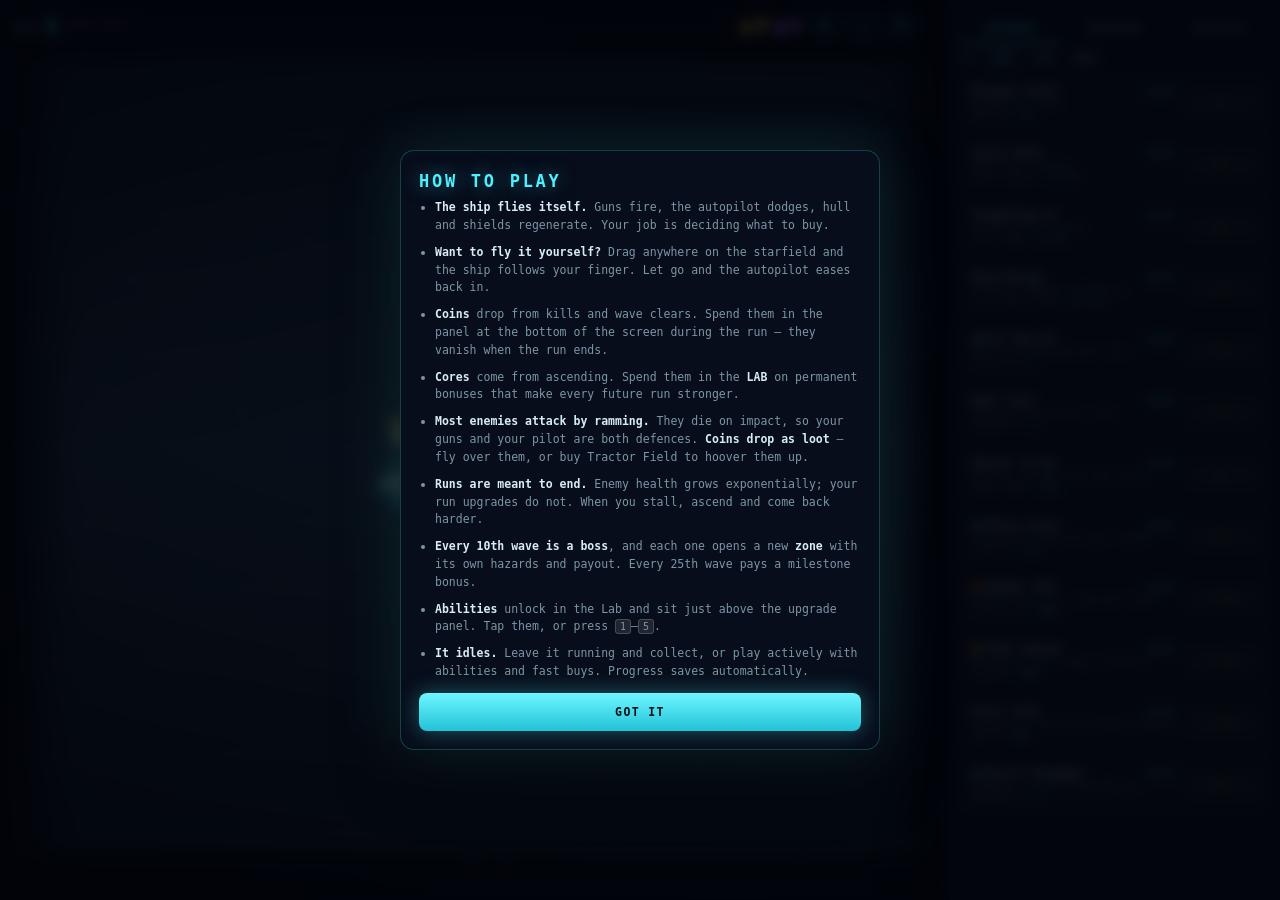
==== commit c74d6aa9: "Grounded military art direction, terrain, emplacements, no health bars Art direction moves from neon" ====
--- a/index.html
+++ b/index.html
@@ -37,10 +37,6 @@
     <button id="speedBtn" class="chip" title="Simulation speed">1&times;</button>
     <button id="soundBtn" class="chip" title="Sound on/off" aria-label="Toggle sound">&#9835;</button>
     <button id="menuBtn" class="chip" title="Menu" aria-label="Menu">&#9776;</button>
-  </div>
-  <div class="bars">
-    <div class="bar hull"><i id="hullFill"></i><span id="hullText">220 / 220</span></div>
-    <div class="bar shield" id="shieldBar" hidden><i id="shieldFill"></i><span id="shieldText">0</span></div>
   </div>
 </header>
 
--- a/css/ui.css
+++ b/css/ui.css
@@ -152,37 +152,6 @@
 }
 .chip:active { background: rgba(77, 240, 255, 0.2); }
 .chip.off { color: var(--text-dim); border-color: rgba(124,150,166,0.25); }
-
-.bars { display: flex; flex-direction: column; gap: 3px; margin-top: 5px; }
-.bar {
-  position: relative;
-  height: 13px;
-  background: rgba(0, 0, 0, 0.55);
-  border: 1px solid var(--line-soft);
-  border-radius: 3px;
-  overflow: hidden;
-}
-.bar i {
-  position: absolute;
-  inset: 0;
-  transform-origin: left;
-  transition: transform 0.14s linear;
-  display: block;
-}
-.bar.hull i { background: linear-gradient(90deg, #14e08a, #3ef5a0); box-shadow: 0 0 14px rgba(62,245,160,0.6); }
-.bar.hull.low i { background: linear-gradient(90deg, #c41f3f, #ff3b6b); box-shadow: 0 0 14px rgba(255,59,107,0.7); }
-.bar.shield i { background: linear-gradient(90deg, #2a7fd4, #4db8ff); box-shadow: 0 0 12px rgba(77,184,255,0.55); }
-.bar span {
-  position: relative;
-  display: block;
-  text-align: center;
-  font-size: 9.5px;
-  line-height: 13px;
-  letter-spacing: 0.05em;
-  color: #eaf6ff;
-  text-shadow: 0 1px 3px #000;
-  font-variant-numeric: tabular-nums;
-}
 
 /* ── abilities ────────────────────────────────────────────────── */
 
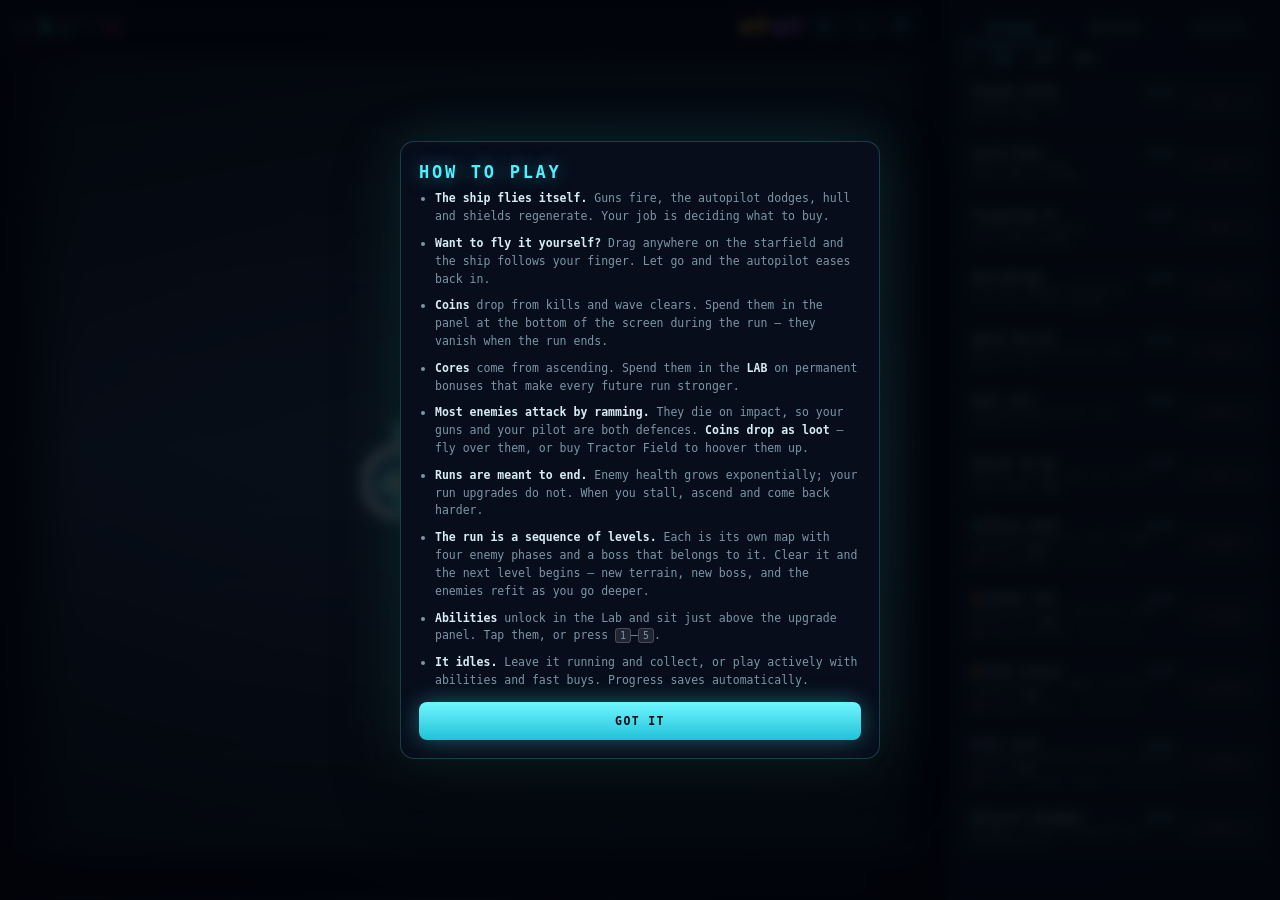
==== commit 7dfac64b: "Levels with their own bosses and maps; cost curves that reward specialising Two changes, both aimed " ====
--- a/index.html
+++ b/index.html
@@ -21,11 +21,14 @@
 <header id="hud">
   <div class="hud-row">
     <div class="stat wave">
-      <span class="stat-label">WAVE</span>
+      <span class="stat-label">LVL</span>
       <strong id="waveNum">1</strong>
       <span id="bossTag" class="boss-tag" hidden>BOSS</span>
     </div>
-    <div class="zone" id="zoneName">OUTER REACH</div>
+    <div class="zone">
+      <span id="zoneName">OUTER REACH</span>
+      <i class="phase-dots" id="phaseDots"></i>
+    </div>
     <div class="stat coins">
       <span class="pip pip-coin"></span>
       <strong id="coinNum">0</strong>
@@ -130,7 +133,7 @@
       <li><b class="c-core">Cores</b> come from ascending. Spend them in the <b>LAB</b> on permanent bonuses that make every future run stronger.</li>
       <li><b>Most enemies attack by ramming.</b> They die on impact, so your guns and your pilot are both defences. <b>Coins drop as loot</b> &mdash; fly over them, or buy Tractor Field to hoover them up.</li>
       <li><b>Runs are meant to end.</b> Enemy health grows exponentially; your run upgrades do not. When you stall, ascend and come back harder.</li>
-      <li><b>Every 10th wave is a boss</b>, and each one opens a new <b>zone</b> with its own hazards and payout. Every 25th wave pays a milestone bonus.</li>
+      <li><b>The run is a sequence of levels.</b> Each is its own map with four enemy phases and a boss that belongs to it. Clear it and the next level begins &mdash; new terrain, new boss, and the enemies refit as you go deeper.</li>
       <li><b>Abilities</b> unlock in the Lab and sit just above the upgrade panel. Tap them, or press <kbd>1</kbd>–<kbd>5</kbd>.</li>
       <li><b>It idles.</b> Leave it running and collect, or play actively with abilities and fast buys. Progress saves automatically.</li>
     </ul>
--- a/css/ui.css
+++ b/css/ui.css
@@ -100,7 +100,22 @@
 }
 .stat-label { color: var(--text-dim); font-size: 10px; }
 .stat.wave strong { color: var(--cyan); text-shadow: 0 0 12px rgba(77,240,255,0.6); }
+.phase-dots {
+  display: flex;
+  gap: 3px;
+  margin-top: 3px;
+}
+.phase-dots i {
+  width: 9px; height: 3px;
+  border-radius: 2px;
+  background: rgba(140, 170, 190, 0.28);
+}
+.phase-dots i.done { background: var(--cyan); box-shadow: 0 0 5px var(--cyan); }
+.phase-dots i.boss { width: 13px; background: var(--magenta); box-shadow: 0 0 6px var(--magenta); }
+
 .zone {
+  display: flex;
+  flex-direction: column;
   font-size: 8px;
   letter-spacing: 0.14em;
   color: var(--violet);
@@ -348,6 +363,22 @@
 .v-arrow { color: var(--cyan); opacity: 0.8; flex: none; }
 .v-next  { color: var(--green); font-weight: 700; }
 .up-sub  { font-size: 9px; color: var(--text-dim); }
+
+/* Mastery line on weapon cards: what the system does now, and what depth buys. */
+.up-mastery {
+  font-size: 8.5px;
+  line-height: 1.3;
+  color: var(--text-dim);
+  white-space: normal;
+}
+.up-mastery b {
+  color: var(--gold);
+  margin-right: 3px;
+}
+.up-mastery em {
+  font-style: normal;
+  opacity: 0.65;
+}
 
 /* The price doubles as the button face, so affordability is unmistakable. */
 .up-buy {
@@ -575,6 +606,37 @@
 }
 
 /* ── toasts ───────────────────────────────────────────────────── */
+
+/* Level card: the run's chapter heading. Big, brief, and out of the way. */
+.level-card {
+  padding: 12px 20px 11px;
+  text-align: center;
+  color: var(--text);
+  background: rgba(6, 14, 26, 0.94);
+  border: 1px solid var(--line);
+  border-left: 3px solid var(--cyan);
+  border-radius: 9px;
+  box-shadow: 0 0 34px rgba(77, 240, 255, 0.22);
+  animation: toastin 0.35s cubic-bezier(0.22,1,0.36,1), toastout 0.5s ease 3.0s forwards;
+}
+.level-card .lc-lvl {
+  font-size: 9px; letter-spacing: 0.24em; color: var(--text-dim);
+}
+.level-card .lc-name {
+  font-size: 16px; font-weight: 700; letter-spacing: 0.14em;
+  color: var(--cyan); text-shadow: 0 0 16px rgba(77,240,255,0.5);
+  margin: 3px 0 5px;
+}
+.level-card .lc-boss {
+  font-size: 10px; letter-spacing: 0.1em; color: var(--magenta);
+}
+.level-card .lc-tell { font-size: 9.5px; color: var(--text-dim); margin-top: 3px; }
+.level-card .lc-refit {
+  display: inline-block; margin-top: 6px; padding: 2px 7px;
+  font-size: 8.5px; letter-spacing: 0.12em; color: var(--gold);
+  background: rgba(255, 201, 77, 0.12);
+  border: 1px solid rgba(255, 201, 77, 0.3); border-radius: 3px;
+}
 
 #toasts {
   position: fixed;
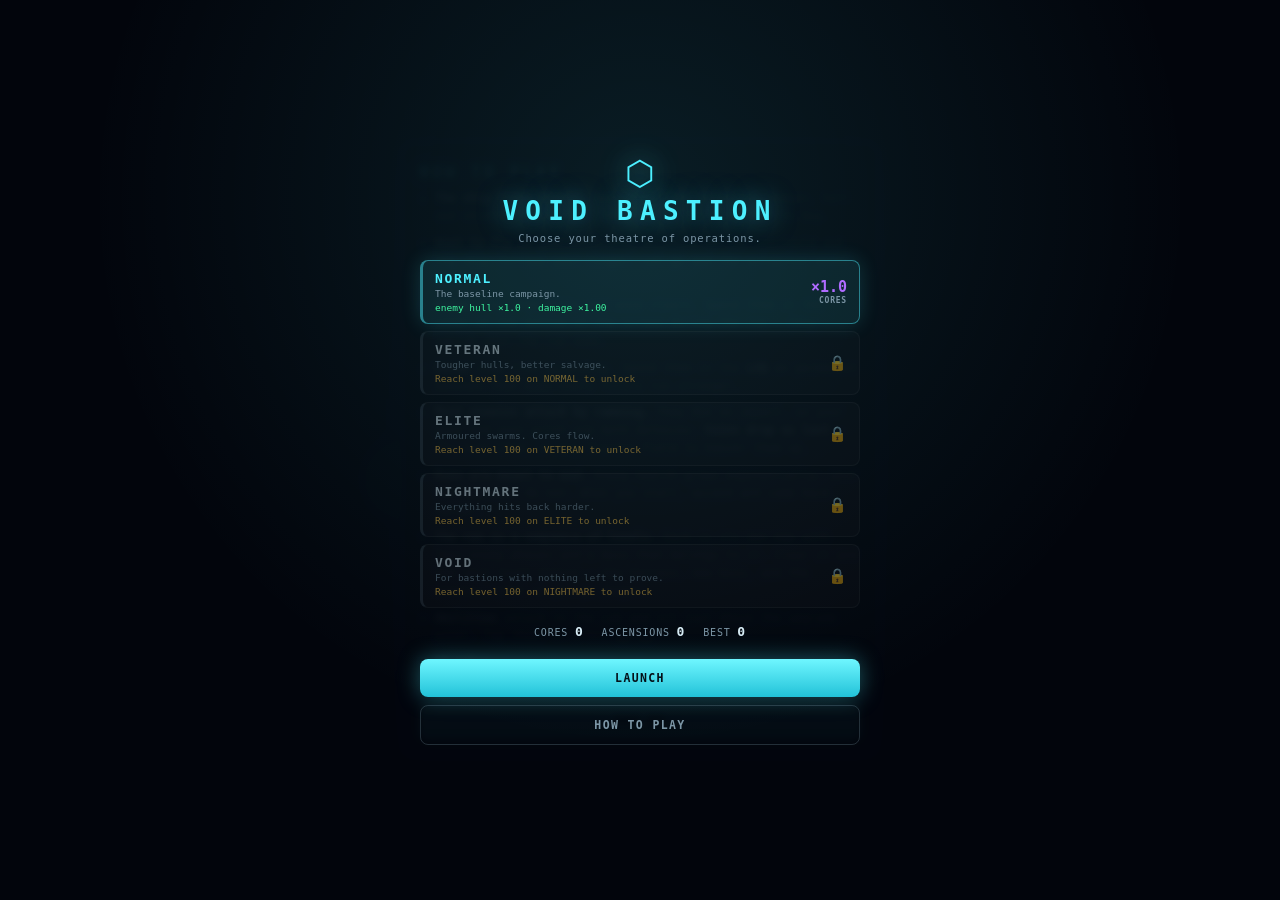
==== commit 37df9699: "Difficulty tiers, interest banking, and Forward Deploy removed HOME SCREEN with five difficulty tier" ====
--- a/index.html
+++ b/index.html
@@ -118,6 +118,7 @@
     <div class="menu-actions">
       <button class="btn ghost" id="menuLabBtn">RESEARCH LAB</button>
       <button class="btn ghost" id="menuAscendBtn">ASCEND</button>
+      <button class="btn ghost" id="menuHomeBtn">CHANGE DIFFICULTY</button>
       <button class="btn ghost" id="menuHelpBtn">HOW TO PLAY</button>
       <button class="btn danger-ghost" id="wipeBtn">ERASE ALL PROGRESS</button>
     </div>
@@ -141,6 +142,21 @@
   </div>
 </div>
 
+<!-- ── home / difficulty select ───────────────────────────────── -->
+<div id="home" class="home" hidden>
+  <div class="home-inner">
+    <div class="home-mark">&#11041;</div>
+    <h1 class="home-title">VOID BASTION</h1>
+    <p class="home-sub">Choose your theatre of operations.</p>
+
+    <div id="diffList" class="diff-list"></div>
+
+    <div class="home-stats" id="homeStats"></div>
+    <button class="btn primary" id="launchBtn">LAUNCH</button>
+    <button class="btn ghost" id="homeHelpBtn">HOW TO PLAY</button>
+  </div>
+</div>
+
 <div id="toasts"></div>
 <div id="bootError" class="boot-error" hidden></div>
 
--- a/css/ui.css
+++ b/css/ui.css
@@ -637,6 +637,93 @@
   background: rgba(255, 201, 77, 0.12);
   border: 1px solid rgba(255, 201, 77, 0.3); border-radius: 3px;
 }
+
+/* ── home screen ──────────────────────────────────────────────── */
+
+.home {
+  position: fixed;
+  inset: 0;
+  z-index: 40;
+  display: flex;
+  align-items: center;
+  justify-content: center;
+  padding: 18px;
+  overflow-y: auto;
+  -webkit-overflow-scrolling: touch;
+  background:
+    radial-gradient(circle at 50% 22%, rgba(77,240,255,0.10), transparent 58%),
+    rgba(3, 6, 13, 0.97);
+  backdrop-filter: blur(3px);
+}
+.home-inner {
+  width: min(440px, 100%);
+  margin: auto;
+  text-align: center;
+  animation: modalin 0.3s cubic-bezier(0.22,1,0.36,1);
+}
+.home-mark {
+  font-size: 34px;
+  color: var(--cyan);
+  text-shadow: 0 0 26px rgba(77,240,255,0.75);
+  line-height: 1;
+}
+.home-title {
+  margin-top: 6px;
+  font-size: 26px;
+  font-weight: 700;
+  letter-spacing: 0.28em;
+  color: var(--cyan);
+  text-shadow: 0 0 26px rgba(77,240,255,0.5);
+}
+.home-sub {
+  margin: 6px 0 16px;
+  font-size: 10.5px;
+  letter-spacing: 0.08em;
+  color: var(--text-dim);
+}
+
+.diff-list { display: flex; flex-direction: column; gap: 7px; text-align: left; }
+.diff {
+  display: grid;
+  grid-template-columns: 1fr auto;
+  align-items: center;
+  gap: 10px;
+  padding: 10px 12px;
+  background: rgba(255,255,255,0.035);
+  border: 1px solid rgba(255,255,255,0.08);
+  border-left: 3px solid var(--cyan-dim);
+  border-radius: 8px;
+  cursor: pointer;
+}
+.diff.sel {
+  border-left-color: var(--cyan);
+  border-color: rgba(77,240,255,0.45);
+  background: rgba(77,240,255,0.09);
+  box-shadow: 0 0 20px rgba(77,240,255,0.16);
+}
+.diff.locked { opacity: 0.45; cursor: not-allowed; border-left-color: rgba(124,150,166,0.3); }
+.diff-name {
+  font-size: 13px; font-weight: 700; letter-spacing: 0.13em; color: var(--text);
+}
+.diff.sel .diff-name { color: var(--cyan); }
+.diff-blurb { font-size: 9.5px; color: var(--text-dim); margin-top: 2px; }
+.diff-meta { font-size: 9.5px; color: var(--green); margin-top: 3px; font-variant-numeric: tabular-nums; }
+.diff-req { font-size: 9.5px; color: var(--gold); margin-top: 3px; }
+.diff-core {
+  text-align: right; white-space: nowrap;
+  font-size: 15px; font-weight: 700; color: var(--violet);
+  font-variant-numeric: tabular-nums;
+}
+.diff-core span { display: block; font-size: 8px; letter-spacing: 0.1em; color: var(--text-dim); }
+.diff-lock { font-size: 15px; color: var(--text-dim); }
+
+.home-stats {
+  display: flex; justify-content: center; gap: 18px;
+  margin: 16px 0 12px;
+  font-size: 10px; letter-spacing: 0.08em; color: var(--text-dim);
+}
+.home-stats b { color: var(--text); font-size: 13px; font-variant-numeric: tabular-nums; }
+.home .btn { width: 100%; margin-top: 8px; }
 
 #toasts {
   position: fixed;
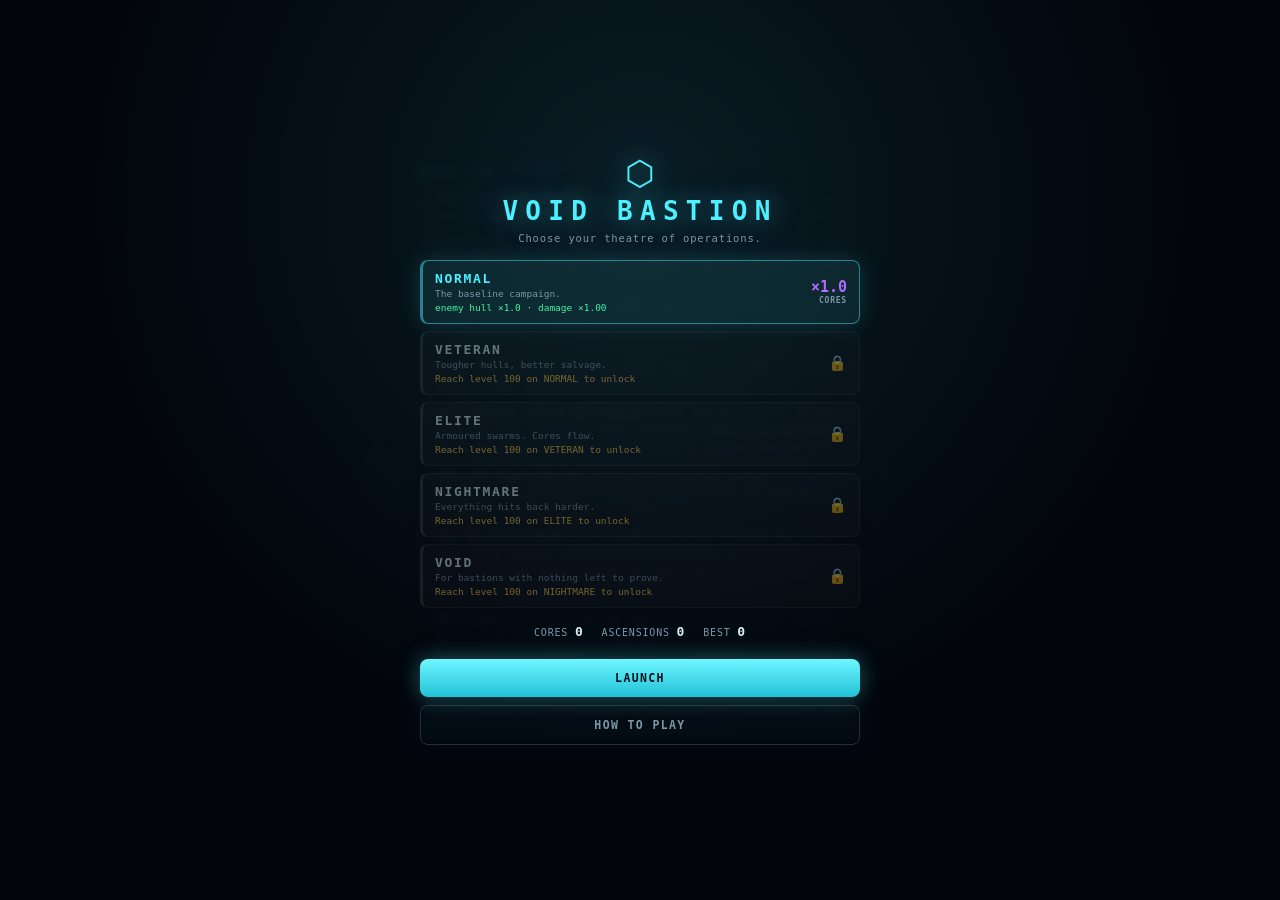
==== commit 128986d8: "Materials: procedural texture atlases, real normals, streamed loading Every solid surface was a flat" ====
--- a/index.html
+++ b/index.html
@@ -158,6 +158,13 @@
 </div>
 
 <div id="toasts"></div>
+<!-- Texture load progress. Non-blocking: the game is already running behind
+     this, so it is a status line rather than a gate. -->
+<div id="loadBar" class="load-bar" hidden>
+  <div class="load-bar-label"><span id="loadLabel">LOADING MATERIALS</span><span id="loadPct">0%</span></div>
+  <div class="load-bar-track"><i id="loadFill"></i></div>
+</div>
+
 <div id="bootError" class="boot-error" hidden></div>
 
 <script type="module" src="js/main.js"></script>
--- a/css/ui.css
+++ b/css/ui.css
@@ -754,6 +754,40 @@
 .toast.big { font-size: 15px; padding: 12px 22px; }
 @keyframes toastin { from { opacity: 0; transform: translateY(-12px) scale(0.95); } }
 @keyframes toastout { to { opacity: 0; transform: translateY(-10px); } }
+
+.load-bar {
+  position: fixed;
+  left: 50%;
+  bottom: calc(env(safe-area-inset-bottom, 0px) + 14px);
+  transform: translateX(-50%);
+  width: min(300px, 62vw);
+  z-index: 60;
+  pointer-events: none;
+  transition: opacity .45s ease;
+}
+.load-bar.done { opacity: 0; }
+.load-bar-label {
+  display: flex;
+  justify-content: space-between;
+  font: 600 9px/1 ui-monospace, "SF Mono", Menlo, monospace;
+  letter-spacing: .14em;
+  color: #6f8bb0;
+  margin-bottom: 5px;
+}
+.load-bar-track {
+  height: 2px;
+  background: rgba(120, 170, 230, .16);
+  border-radius: 2px;
+  overflow: hidden;
+}
+.load-bar-track > i {
+  display: block;
+  height: 100%;
+  width: 0;
+  background: linear-gradient(90deg, #2f7fd0, #4df0ff);
+  box-shadow: 0 0 8px rgba(77, 240, 255, .7);
+  transition: width .18s linear;
+}
 
 .boot-error {
   position: fixed; inset: 0; z-index: 100;
